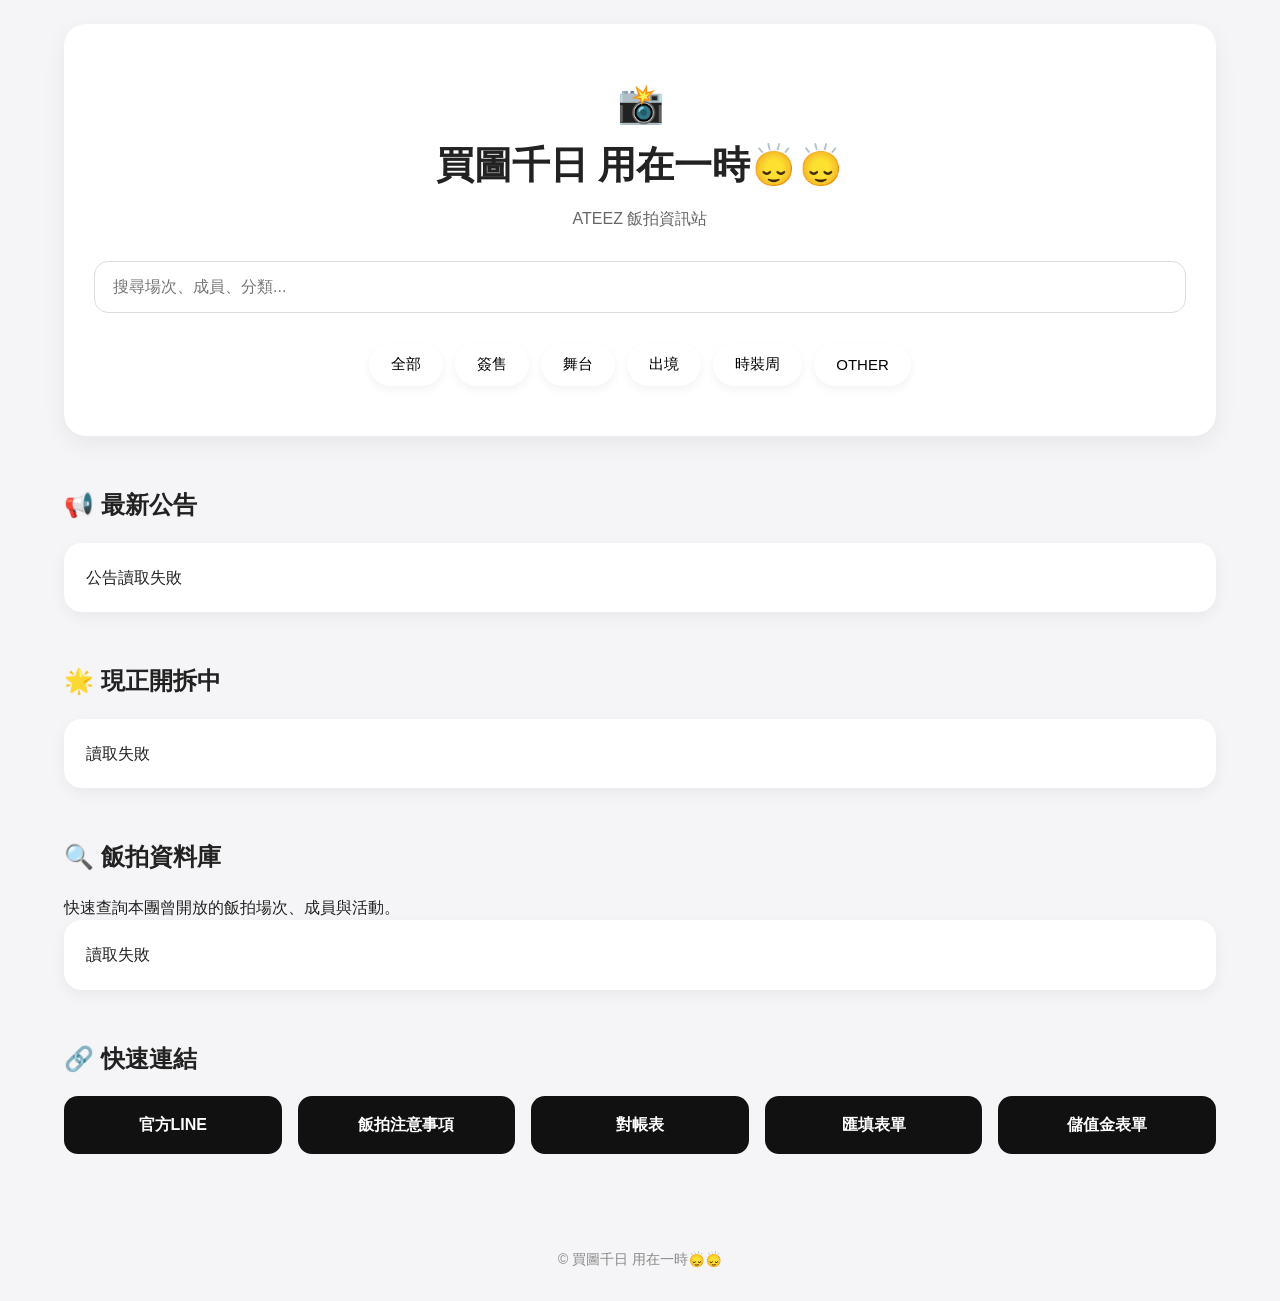
==== index.html @ 126c6f6b "Update index.html" ====
<!DOCTYPE html>
<html lang="zh-TW">

<head>

    <meta charset="UTF-8">
    <meta name="viewport" content="width=device-width, initial-scale=1.0">

    <title>買圖千日 用在一時🙂‍↕️🙂‍↕️｜ATEEZ飯拍資訊站</title>

    <link rel="stylesheet" href="style.css">

</head>

<body>

<div class="container">

    <!-- Hero -->

    <header class="hero">

        <h1>
            📸<br>
            買圖千日 用在一時🙂‍↕️🙂‍↕️
        </h1>

        <p>ATEEZ 飯拍資訊站</p>

        <div class="search-box">

            <input
                id="searchInput"
                type="text"
                placeholder="搜尋場次、成員、分類..."
            >

        </div>

        <div class="category">

            <button type="button" class="active" data-category="ALL">
                全部
            </button>

            <button type="button" data-category="簽售">
                簽售
            </button>

            <button type="button" data-category="舞台">
                舞台
            </button>

            <button type="button" data-category="出境">
                出境
            </button>

            <button type="button" data-category="時裝周">
                時裝周
            </button>

            <button type="button" data-category="OTHER">
                OTHER
            </button>

        </div>

    </header>

    <!-- 最新公告 -->

    <section class="section">

        <h2 class="section-title">
            📢 最新公告
        </h2>

        <div id="notice-list">

            <div class="card">
                載入公告中...
            </div>

        </div>

    </section>

    <!-- 現正開拆中 -->

    <section class="section">

        <h2 class="section-title">
            🌟 現正開拆中
        </h2>

        <div id="current-list">

            <div class="card">
                載入中...
            </div>

        </div>

    </section>

    <!-- 飯拍資料庫 -->

    <section class="section">

        <h2 class="section-title">
            🔍 飯拍資料庫
        </h2>

        <p class="section-desc">
            快速查詢本團曾開放的飯拍場次、成員與活動。
        </p>

        <div id="event-list">

            <div class="card">
                載入活動中...
            </div>

        </div>

    </section>

    <!-- 快速連結 -->

    <section class="section">

        <h2 class="section-title">
            🔗 快速連結
        </h2>

        <div class="links" id="link-list">

            <a class="link-btn">
                官方LINE
            </a>

            <a class="link-btn">
                飯拍注意事項
            </a>

            <a class="link-btn">
                對帳表
            </a>

            <a class="link-btn">
                匯填表單
            </a>

            <a class="link-btn">
                儲值金表單
            </a>

        </div>

    </section>

</div>

<!-- ❤️ 收藏（V3） -->
<div id="favorite-float" style="display:none;"></div>

<!-- 🛒 我的清單（V3） -->
<div id="cart-float" style="display:none;"></div>

<footer>

    © 買圖千日 用在一時🙂‍↕️🙂‍↕️

</footer>

<script src="script.js"></script>

</body>

</html>
---- style.css ----
/* ==========================
   買圖千日 用在一時🙂‍↕️🙂‍↕️
========================== */

*{
    margin:0;
    padding:0;
    box-sizing:border-box;
}

body{
    background:#f5f5f7;
    color:#222;
    font-family:-apple-system,BlinkMacSystemFont,"Segoe UI","Noto Sans TC",sans-serif;
    line-height:1.6;
}

.container{
    max-width:1200px;
    margin:auto;
    padding:24px;
}

/* ==========================
   Hero
========================== */

.hero{
    background:#fff;
    border-radius:22px;
    padding:50px 30px;
    text-align:center;
    box-shadow:0 8px 24px rgba(0,0,0,.06);
}

.hero h1{
    font-size:38px;
    margin-bottom:10px;
}

.hero p{
    color:#666;
    font-size:16px;
}

/* ==========================
   Search
========================== */

.search-box{
    margin-top:30px;
}

.search-box input{
    width:100%;
    padding:16px 18px;
    border-radius:14px;
    border:1px solid #ddd;
    font-size:16px;
    outline:none;
    transition:.2s;
}

.search-box input:focus{
    border-color:#111;
}

/* ==========================
   Category
========================== */

.category{
    display:flex;
    flex-wrap:wrap;
    justify-content:center;
    gap:12px;
    margin-top:30px;
}

.category button{
    border:none;
    background:white;
    border-radius:999px;
    padding:12px 22px;
    cursor:pointer;
    transition:.25s;
    font-size:15px;
    box-shadow:0 4px 10px rgba(0,0,0,.05);
}

.category button:hover{
    background:#111;
    color:white;
}

/* ==========================
   Section
========================== */

.section{
    margin-top:50px;
}

.section-title{
    font-size:24px;
    font-weight:700;
    margin-bottom:18px;
}

/* ==========================
   Card
========================== */

.card{
    background:#fff;
    border-radius:18px;
    padding:22px;
    margin-bottom:18px;
    box-shadow:0 5px 16px rgba(0,0,0,.05);
    transition:.25s;
}

.card:hover{
    transform:translateY(-3px);
}

/* ==========================
   Event Card
========================== */

.event-title{
    font-size:20px;
    font-weight:bold;
}

.member{
    color:#666;
    margin-top:6px;
}

.price{
    margin-top:15px;
    white-space:pre-line;
}

.badge{
    display:inline-block;
    margin-top:15px;
    padding:6px 14px;
    border-radius:999px;
    font-size:14px;
    font-weight:bold;
}

.success{
    background:#dff7e5;
    color:#0b8f44;
}

.warning{
    background:#fff4d6;
    color:#c68b00;
}

.danger{
    background:#ffe5e5;
    color:#d11a2a;
}

/* ==========================
   Links
========================== */

.links{
    display:grid;
    grid-template-columns:repeat(auto-fit,minmax(180px,1fr));
    gap:16px;
}

.link-btn{
    background:#111;
    color:white;
    text-decoration:none;
    height:58px;
    border-radius:14px;
    display:flex;
    justify-content:center;
    align-items:center;
    font-weight:700;
    transition:.2s;
}

.link-btn:hover{
    transform:translateY(-2px);
    background:#000;
}

/* ==========================
   Footer
========================== */

footer{
    margin:70px 0 30px;
    text-align:center;
    color:#888;
    font-size:14px;
}

/* ==========================
   Mobile
========================== */

@media(max-width:768px){

.hero{
    padding:35px 20px;
}

.hero h1{
    font-size:28px;
}

.section-title{
    font-size:20px;
}

.category{
    justify-content:flex-start;
}

.links{
    grid-template-columns:1fr;
}

}
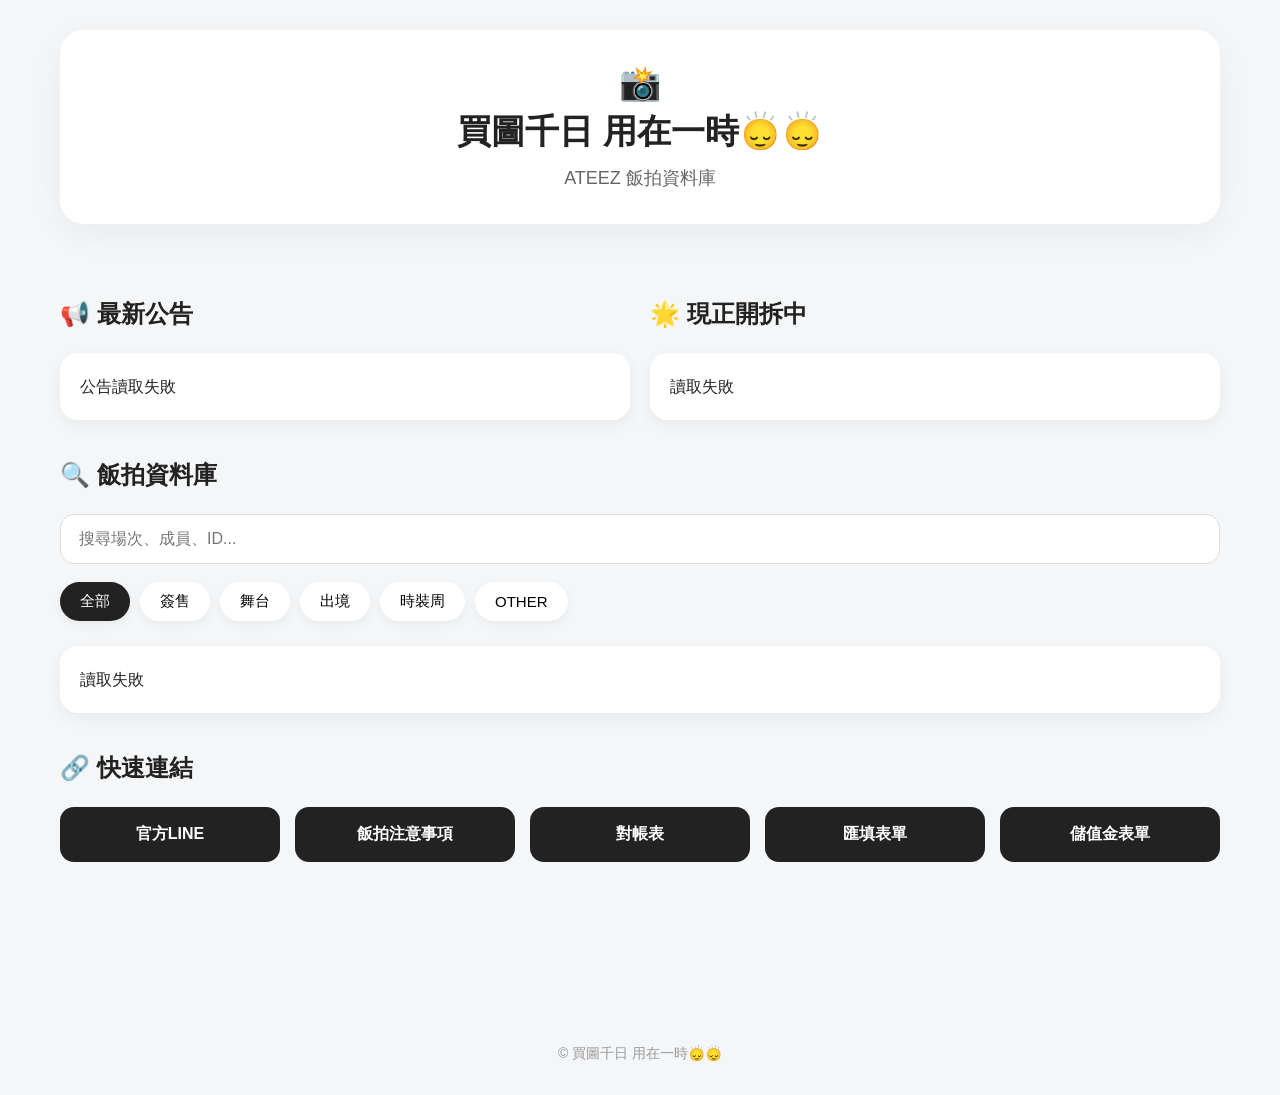
==== commit 383f2eda: "Update index.html" ====
--- a/index.html
+++ b/index.html
@@ -6,7 +6,7 @@
     <meta charset="UTF-8">
     <meta name="viewport" content="width=device-width, initial-scale=1.0">
 
-    <title>買圖千日 用在一時🙂‍↕️🙂‍↕️｜ATEEZ飯拍資訊站</title>
+    <title>買圖千日 用在一時🙂‍↕️🙂‍↕️｜ATEEZ飯拍資料庫</title>
 
     <link rel="stylesheet" href="style.css">
 
@@ -25,14 +25,66 @@
             買圖千日 用在一時🙂‍↕️🙂‍↕️
         </h1>
 
-        <p>ATEEZ 飯拍資訊站</p>
+        <p>ATEEZ 飯拍資料庫</p>
+
+    </header>
+
+    <!-- 公告 + 開拆 -->
+
+    <div class="info-grid">
+
+        <!-- 最新公告 -->
+
+        <section class="section">
+
+            <h2 class="section-title">
+                📢 最新公告
+            </h2>
+
+            <div id="notice-list">
+
+                <div class="card">
+                    載入公告中...
+                </div>
+
+            </div>
+
+        </section>
+
+        <!-- 現正開拆中 -->
+
+        <section class="section">
+
+            <h2 class="section-title">
+                🌟 現正開拆中
+            </h2>
+
+            <div id="current-list">
+
+                <div class="card">
+                    載入中...
+                </div>
+
+            </div>
+
+        </section>
+
+    </div>
+
+    <!-- 飯拍資料庫 -->
+
+    <section class="section">
+
+        <h2 class="section-title">
+            🔍 飯拍資料庫
+        </h2>
 
         <div class="search-box">
 
             <input
                 id="searchInput"
                 type="text"
-                placeholder="搜尋場次、成員、分類..."
+                placeholder="搜尋場次、成員、ID..."
             >
 
         </div>
@@ -65,60 +117,22 @@
 
         </div>
 
-    </header>
-
-    <!-- 最新公告 -->
-
-    <section class="section">
-
-        <h2 class="section-title">
-            📢 最新公告
-        </h2>
-
-        <div id="notice-list">
-
-            <div class="card">
-                載入公告中...
-            </div>
-
-        </div>
-
-    </section>
-
-    <!-- 現正開拆中 -->
-
-    <section class="section">
-
-        <h2 class="section-title">
-            🌟 現正開拆中
-        </h2>
-
-        <div id="current-list">
-
-            <div class="card">
-                載入中...
-            </div>
-
-        </div>
-
-    </section>
-
-    <!-- 飯拍資料庫 -->
-
-    <section class="section">
-
-        <h2 class="section-title">
-            🔍 飯拍資料庫
-        </h2>
-
-        <p class="section-desc">
-            快速查詢本團曾開放的飯拍場次、成員與活動。
-        </p>
-
         <div id="event-list">
 
-            <div class="card">
-                載入活動中...
+            <div class="empty-state">
+
+                <div class="icon">
+                    🔍
+                </div>
+
+                <h3>
+                    開始搜尋即可查看飯拍資料
+                </h3>
+
+                <p>
+                    可搜尋：場次、成員、ID、分類
+                </p>
+
             </div>
 
         </div>
@@ -135,25 +149,15 @@
 
         <div class="links" id="link-list">
 
-            <a class="link-btn">
-                官方LINE
-            </a>
+            <a class="link-btn">官方LINE</a>
 
-            <a class="link-btn">
-                飯拍注意事項
-            </a>
+            <a class="link-btn">飯拍注意事項</a>
 
-            <a class="link-btn">
-                對帳表
-            </a>
+            <a class="link-btn">對帳表</a>
 
-            <a class="link-btn">
-                匯填表單
-            </a>
+            <a class="link-btn">匯填表單</a>
 
-            <a class="link-btn">
-                儲值金表單
-            </a>
+            <a class="link-btn">儲值金表單</a>
 
         </div>
 
@@ -161,10 +165,10 @@
 
 </div>
 
-<!-- ❤️ 收藏（V3） -->
+<!-- 預留 -->
+
 <div id="favorite-float" style="display:none;"></div>
 
-<!-- 🛒 我的清單（V3） -->
 <div id="cart-float" style="display:none;"></div>
 
 <footer>
--- a/style.css
+++ b/style.css
@@ -1,7 +1,3 @@
-/* ==========================
-   買圖千日 用在一時🙂‍↕️🙂‍↕️
-========================== */
-
 *{
     margin:0;
     padding:0;
@@ -9,96 +5,40 @@
 }
 
 body{
-    background:#f5f5f7;
+    background:#f5f6f8;
     color:#222;
-    font-family:-apple-system,BlinkMacSystemFont,"Segoe UI","Noto Sans TC",sans-serif;
-    line-height:1.6;
+    font-family:-apple-system,BlinkMacSystemFont,"Segoe UI",sans-serif;
+    line-height:1.7;
 }
 
 .container{
     max-width:1200px;
     margin:auto;
-    padding:24px;
-}
-
-/* ==========================
-   Hero
-========================== */
+    padding:30px 20px 80px;
+}
 
 .hero{
     background:#fff;
-    border-radius:22px;
-    padding:50px 30px;
+    border-radius:24px;
+    padding:30px;
     text-align:center;
-    box-shadow:0 8px 24px rgba(0,0,0,.06);
+    box-shadow:0 10px 35px rgba(0,0,0,.05);
+    margin-bottom:35px;
 }
 
 .hero h1{
-    font-size:38px;
-    margin-bottom:10px;
+    font-size:34px;
+    line-height:1.4;
+    margin-bottom:8px;
 }
 
 .hero p{
     color:#666;
-    font-size:16px;
-}
-
-/* ==========================
-   Search
-========================== */
-
-.search-box{
-    margin-top:30px;
-}
-
-.search-box input{
-    width:100%;
-    padding:16px 18px;
-    border-radius:14px;
-    border:1px solid #ddd;
-    font-size:16px;
-    outline:none;
-    transition:.2s;
-}
-
-.search-box input:focus{
-    border-color:#111;
-}
-
-/* ==========================
-   Category
-========================== */
-
-.category{
-    display:flex;
-    flex-wrap:wrap;
-    justify-content:center;
-    gap:12px;
-    margin-top:30px;
-}
-
-.category button{
-    border:none;
-    background:white;
-    border-radius:999px;
-    padding:12px 22px;
-    cursor:pointer;
-    transition:.25s;
-    font-size:15px;
-    box-shadow:0 4px 10px rgba(0,0,0,.05);
-}
-
-.category button:hover{
-    background:#111;
-    color:white;
-}
-
-/* ==========================
-   Section
-========================== */
+    font-size:18px;
+}
 
 .section{
-    margin-top:50px;
+    margin-top:35px;
 }
 
 .section-title{
@@ -107,129 +47,328 @@
     margin-bottom:18px;
 }
 
-/* ==========================
-   Card
-========================== */
+.section-desc{
+    color:#888;
+    margin-bottom:18px;
+}
+
+.info-grid{
+    display:grid;
+    grid-template-columns:1fr 1fr;
+    gap:20px;
+}
 
 .card{
     background:#fff;
     border-radius:18px;
-    padding:22px;
-    margin-bottom:18px;
-    box-shadow:0 5px 16px rgba(0,0,0,.05);
-    transition:.25s;
-}
-
-.card:hover{
-    transform:translateY(-3px);
-}
-
-/* ==========================
-   Event Card
-========================== */
+    padding:20px;
+    box-shadow:0 6px 18px rgba(0,0,0,.05);
+}
 
 .event-title{
     font-size:20px;
-    font-weight:bold;
+    font-weight:700;
+    margin-bottom:12px;
 }
 
 .member{
     color:#666;
-    margin-top:6px;
+    margin-top:8px;
 }
 
 .price{
+    margin-top:16px;
+    padding-top:16px;
+    border-top:1px solid #eee;
+    line-height:1.9;
+    font-weight:600;
+}
+
+.note{
+    margin-top:16px;
+    color:#888;
+    font-size:14px;
+}
+
+.search-box{
+    margin:18px 0;
+}
+
+.search-box input{
+    width:100%;
+    padding:15px 18px;
+    border:1px solid #ddd;
+    border-radius:14px;
+    font-size:16px;
+    transition:.2s;
+}
+
+.search-box input:focus{
+    outline:none;
+    border-color:#222;
+}
+
+.category{
+    display:flex;
+    flex-wrap:wrap;
+    gap:10px;
     margin-top:15px;
-    white-space:pre-line;
-}
-
-.badge{
-    display:inline-block;
-    margin-top:15px;
-    padding:6px 14px;
+}
+
+.category button{
+    border:none;
+    background:#fff;
     border-radius:999px;
-    font-size:14px;
-    font-weight:bold;
-}
-
-.success{
-    background:#dff7e5;
-    color:#0b8f44;
-}
-
-.warning{
-    background:#fff4d6;
-    color:#c68b00;
-}
-
-.danger{
-    background:#ffe5e5;
-    color:#d11a2a;
-}
-
-/* ==========================
-   Links
-========================== */
-
+    padding:10px 20px;
+    cursor:pointer;
+    font-size:15px;
+    transition:.2s;
+    box-shadow:0 4px 12px rgba(0,0,0,.05);
+}
+
+.category button:hover{
+    transform:translateY(-2px);
+}
+
+.category button.active{
+    background:#222;
+    color:#fff;
+}
+
+#event-list{
+    margin-top:25px;
+}
+
+.empty-state{
+    text-align:center;
+    padding:70px 20px;
+    color:#888;
+}
+
+.empty-state .icon{
+    font-size:42px;
+    margin-bottom:15px;
+}
+
+.empty-state h3{
+    margin-bottom:10px;
+}
+
+.empty-state p{
+    color:#999;
+}
 .links{
+
     display:grid;
     grid-template-columns:repeat(auto-fit,minmax(180px,1fr));
-    gap:16px;
+    gap:15px;
+
 }
 
 .link-btn{
-    background:#111;
-    color:white;
-    text-decoration:none;
-    height:58px;
-    border-radius:14px;
+
     display:flex;
     justify-content:center;
     align-items:center;
-    font-weight:700;
+
+    height:55px;
+
+    background:#222;
+    color:#fff;
+
+    text-decoration:none;
+
+    border-radius:14px;
+
+    font-weight:600;
+
     transition:.2s;
+
 }
 
 .link-btn:hover{
+
     transform:translateY(-2px);
-    background:#000;
-}
-
-/* ==========================
-   Footer
-========================== */
+
+}
+
+#notice-list,
+#current-list{
+
+    display:grid;
+    gap:15px;
+
+}
+
+#favorite-float{
+
+    position:fixed;
+
+    right:25px;
+    bottom:95px;
+
+    width:58px;
+    height:58px;
+
+    border-radius:50%;
+
+    background:#ff5d8f;
+
+    color:#fff;
+
+    display:flex;
+    justify-content:center;
+    align-items:center;
+
+    font-size:24px;
+
+    box-shadow:0 8px 20px rgba(0,0,0,.15);
+
+    cursor:pointer;
+
+    z-index:999;
+
+}
+
+#cart-float{
+
+    position:fixed;
+
+    right:25px;
+    bottom:25px;
+
+    width:58px;
+    height:58px;
+
+    border-radius:50%;
+
+    background:#222;
+
+    color:#fff;
+
+    display:flex;
+    justify-content:center;
+    align-items:center;
+
+    font-size:22px;
+
+    box-shadow:0 8px 20px rgba(0,0,0,.15);
+
+    cursor:pointer;
+
+    z-index:999;
+
+}
 
 footer{
-    margin:70px 0 30px;
+
+    margin-top:70px;
+    padding:30px 0;
+
     text-align:center;
-    color:#888;
+
+    color:#999;
+
     font-size:14px;
-}
-
-/* ==========================
-   Mobile
-========================== */
-
-@media(max-width:768px){
-
-.hero{
-    padding:35px 20px;
-}
-
-.hero h1{
-    font-size:28px;
-}
-
-.section-title{
-    font-size:20px;
-}
-
-.category{
-    justify-content:flex-start;
-}
-
-.links{
-    grid-template-columns:1fr;
-}
-
-}
+
+}
+
+@media (min-width:900px){
+
+    .info-grid{
+
+        display:grid;
+        grid-template-columns:1fr 1fr;
+        gap:20px;
+
+    }
+
+}
+
+@media (max-width:899px){
+
+    .info-grid{
+
+        display:block;
+
+    }
+
+}
+
+@media (max-width:768px){
+
+    .container{
+
+        padding:20px 15px 80px;
+
+    }
+
+    .hero{
+
+        padding:25px 20px;
+
+    }
+
+    .hero h1{
+
+        font-size:28px;
+
+    }
+
+    .hero p{
+
+        font-size:16px;
+
+    }
+
+    .section-title{
+
+        font-size:20px;
+
+    }
+
+    .card{
+
+        padding:18px;
+
+    }
+
+    .event-title{
+
+        font-size:18px;
+
+    }
+
+    .category{
+
+        justify-content:flex-start;
+
+    }
+
+    .links{
+
+        grid-template-columns:1fr;
+
+    }
+
+    #favorite-float{
+
+        right:18px;
+        bottom:88px;
+
+        width:54px;
+        height:54px;
+
+    }
+
+    #cart-float{
+
+        right:18px;
+        bottom:18px;
+
+        width:54px;
+        height:54px;
+
+    }
+
+}
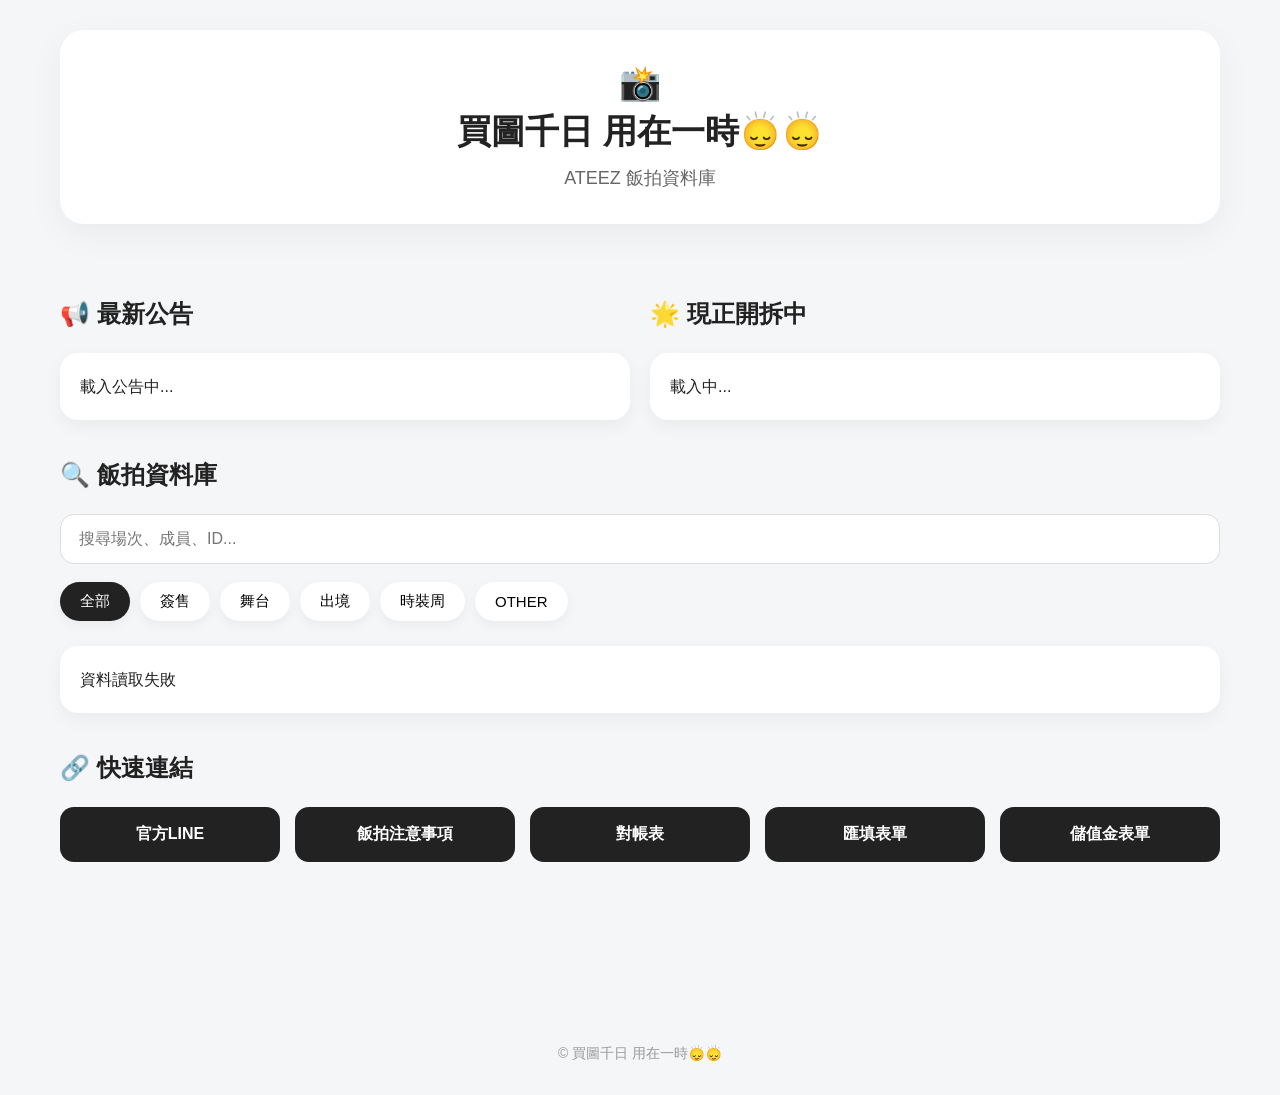
==== commit fad216dc: "Update index.html" ====
--- a/index.html
+++ b/index.html
@@ -91,27 +91,40 @@
 
         <div class="category">
 
-            <button type="button" class="active" data-category="ALL">
+            <button
+                type="button"
+                class="active"
+                data-category="">
                 全部
             </button>
 
-            <button type="button" data-category="簽售">
+            <button
+                type="button"
+                data-category="簽售">
                 簽售
             </button>
 
-            <button type="button" data-category="舞台">
+            <button
+                type="button"
+                data-category="舞台">
                 舞台
             </button>
 
-            <button type="button" data-category="出境">
+            <button
+                type="button"
+                data-category="出境">
                 出境
             </button>
 
-            <button type="button" data-category="時裝周">
+            <button
+                type="button"
+                data-category="時裝周">
                 時裝周
             </button>
 
-            <button type="button" data-category="OTHER">
+            <button
+                type="button"
+                data-category="OTHER">
                 OTHER
             </button>
 
@@ -126,7 +139,7 @@
                 </div>
 
                 <h3>
-                    開始搜尋即可查看飯拍資料
+                    開始搜尋或選擇分類即可查看飯拍資料
                 </h3>
 
                 <p>
@@ -147,17 +160,29 @@
             🔗 快速連結
         </h2>
 
-        <div class="links" id="link-list">
-
-            <a class="link-btn">官方LINE</a>
-
-            <a class="link-btn">飯拍注意事項</a>
-
-            <a class="link-btn">對帳表</a>
-
-            <a class="link-btn">匯填表單</a>
-
-            <a class="link-btn">儲值金表單</a>
+        <div
+            class="links"
+            id="link-list">
+
+            <a class="link-btn">
+                官方LINE
+            </a>
+
+            <a class="link-btn">
+                飯拍注意事項
+            </a>
+
+            <a class="link-btn">
+                對帳表
+            </a>
+
+            <a class="link-btn">
+                匯填表單
+            </a>
+
+            <a class="link-btn">
+                儲值金表單
+            </a>
 
         </div>
 
@@ -165,11 +190,19 @@
 
 </div>
 
-<!-- 預留 -->
-
-<div id="favorite-float" style="display:none;"></div>
-
-<div id="cart-float" style="display:none;"></div>
+<!-- 預留：收藏 -->
+
+<div
+    id="favorite-float"
+    style="display:none;">
+</div>
+
+<!-- 預留：我的喊單 -->
+
+<div
+    id="cart-float"
+    style="display:none;">
+</div>
 
 <footer>
 
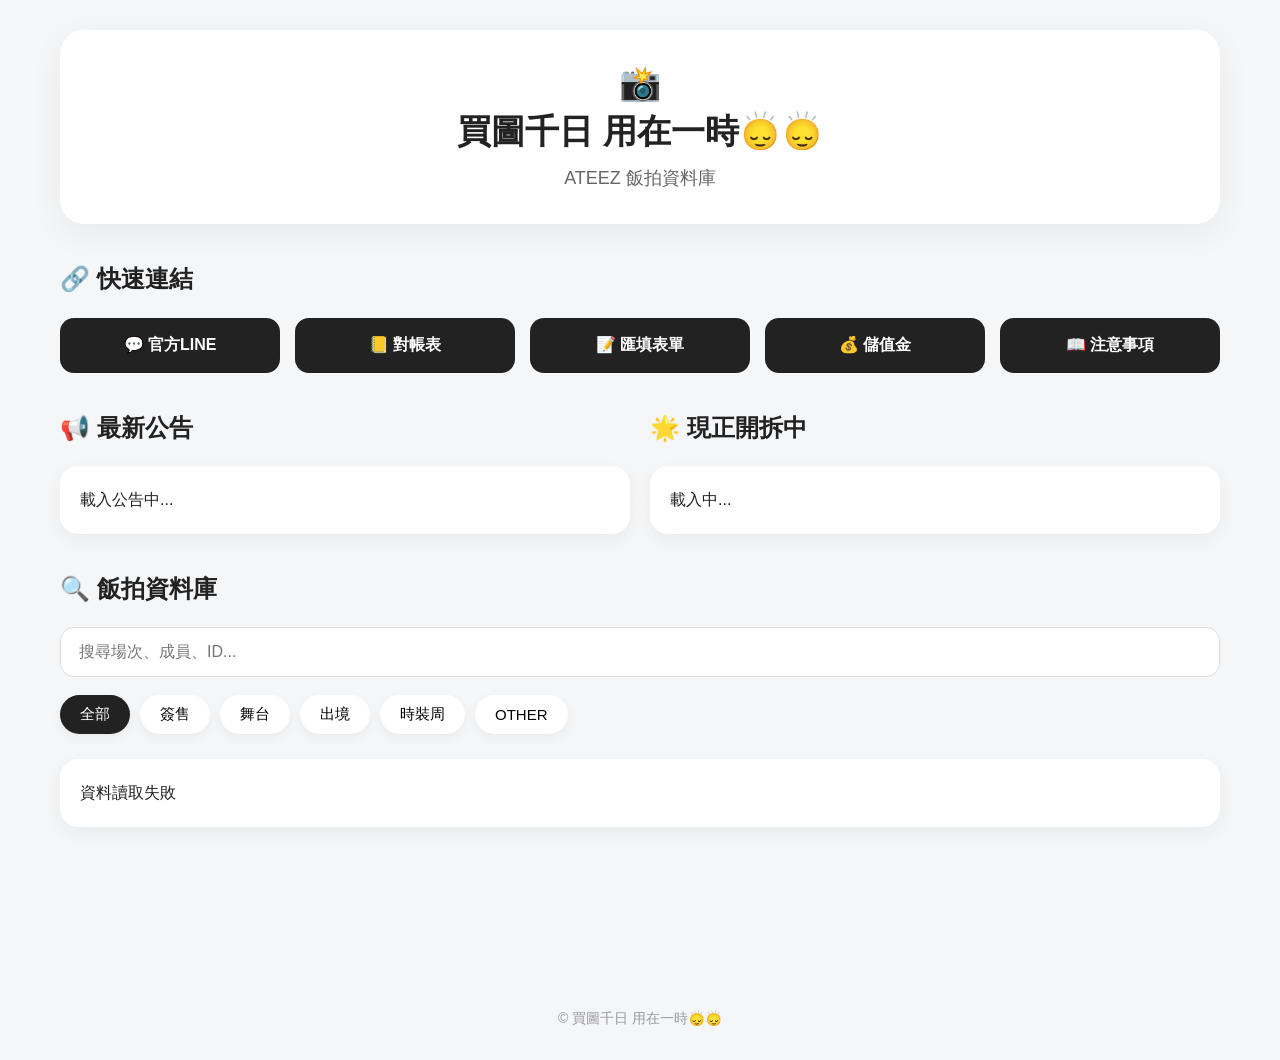
==== commit f003f882: "Update index.html" ====
--- a/index.html
+++ b/index.html
@@ -29,11 +29,33 @@
 
     </header>
 
+    <!-- 快速連結 -->
+
+    <section class="section">
+
+        <h2 class="section-title">
+            🔗 快速連結
+        </h2>
+
+        <div class="links" id="link-list">
+
+            <a class="link-btn">💬 官方LINE</a>
+
+            <a class="link-btn">📒 對帳表</a>
+
+            <a class="link-btn">📝 匯填表單</a>
+
+            <a class="link-btn">💰 儲值金</a>
+
+            <a class="link-btn">📖 注意事項</a>
+
+        </div>
+
+    </section>
+
     <!-- 公告 + 開拆 -->
 
     <div class="info-grid">
-
-        <!-- 最新公告 -->
 
         <section class="section">
 
@@ -44,14 +66,14 @@
             <div id="notice-list">
 
                 <div class="card">
+
                     載入公告中...
+
                 </div>
 
             </div>
 
         </section>
-
-        <!-- 現正開拆中 -->
 
         <section class="section">
 
@@ -62,7 +84,9 @@
             <div id="current-list">
 
                 <div class="card">
+
                     載入中...
+
                 </div>
 
             </div>
@@ -92,38 +116,32 @@
         <div class="category">
 
             <button
-                type="button"
                 class="active"
                 data-category="">
                 全部
             </button>
 
             <button
-                type="button"
                 data-category="簽售">
                 簽售
             </button>
 
             <button
-                type="button"
                 data-category="舞台">
                 舞台
             </button>
 
             <button
-                type="button"
                 data-category="出境">
                 出境
             </button>
 
             <button
-                type="button"
                 data-category="時裝周">
                 時裝周
             </button>
 
             <button
-                type="button"
                 data-category="OTHER">
                 OTHER
             </button>
@@ -152,57 +170,13 @@
 
     </section>
 
-    <!-- 快速連結 -->
-
-    <section class="section">
-
-        <h2 class="section-title">
-            🔗 快速連結
-        </h2>
-
-        <div
-            class="links"
-            id="link-list">
-
-            <a class="link-btn">
-                官方LINE
-            </a>
-
-            <a class="link-btn">
-                飯拍注意事項
-            </a>
-
-            <a class="link-btn">
-                對帳表
-            </a>
-
-            <a class="link-btn">
-                匯填表單
-            </a>
-
-            <a class="link-btn">
-                儲值金表單
-            </a>
-
-        </div>
-
-    </section>
-
 </div>
 
-<!-- 預留：收藏 -->
+<!-- 之後功能 -->
 
-<div
-    id="favorite-float"
-    style="display:none;">
-</div>
+<div id="favorite-float" style="display:none;"></div>
 
-<!-- 預留：我的喊單 -->
-
-<div
-    id="cart-float"
-    style="display:none;">
-</div>
+<div id="cart-float" style="display:none;"></div>
 
 <footer>
 
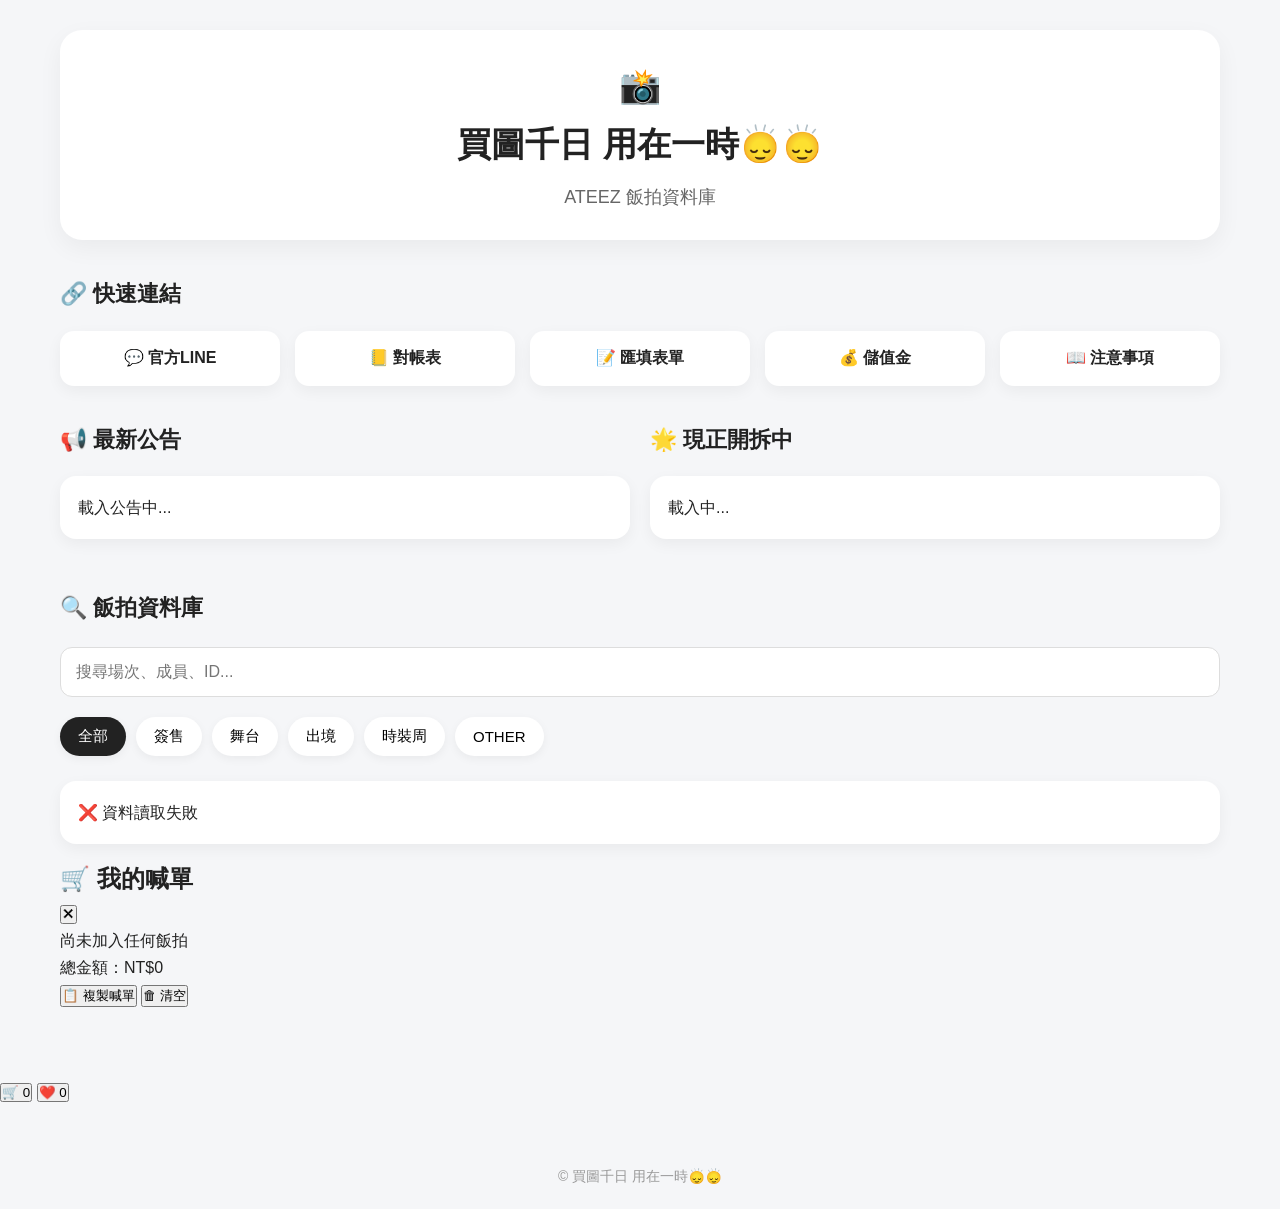
==== commit 80f5276e: "Update index.html" ====
--- a/index.html
+++ b/index.html
@@ -53,7 +53,7 @@
 
     </section>
 
-    <!-- 公告 + 開拆 -->
+    <!-- 公告 + 現正開拆 -->
 
     <div class="info-grid">
 
@@ -115,34 +115,27 @@
 
         <div class="category">
 
-            <button
-                class="active"
-                data-category="">
+            <button class="active" data-category="">
                 全部
             </button>
 
-            <button
-                data-category="簽售">
+            <button data-category="簽售">
                 簽售
             </button>
 
-            <button
-                data-category="舞台">
+            <button data-category="舞台">
                 舞台
             </button>
 
-            <button
-                data-category="出境">
+            <button data-category="出境">
                 出境
             </button>
 
-            <button
-                data-category="時裝周">
+            <button data-category="時裝周">
                 時裝周
             </button>
 
-            <button
-                data-category="OTHER">
+            <button data-category="OTHER">
                 OTHER
             </button>
 
@@ -169,14 +162,95 @@
         </div>
 
     </section>
+        <!-- =========================
+         我的喊單（側邊欄）
+    ========================== -->
+
+    <aside id="cart-panel" class="cart-panel">
+
+        <div class="cart-header">
+
+            <h2>🛒 我的喊單</h2>
+
+            <button id="close-cart" type="button">
+                ✕
+            </button>
+
+        </div>
+
+        <div id="cart-items" class="cart-items">
+
+            <div class="empty-cart">
+
+                尚未加入任何飯拍
+
+            </div>
+
+        </div>
+
+        <div class="cart-footer">
+
+            <div id="cart-total">
+
+                總金額：NT$0
+
+            </div>
+
+            <div class="cart-actions">
+
+                <button id="copy-cart" type="button">
+
+                    📋 複製喊單
+
+                </button>
+
+                <button id="clear-cart" type="button">
+
+                    🗑 清空
+
+                </button>
+
+            </div>
+
+        </div>
+
+    </aside>
 
 </div>
 
-<!-- 之後功能 -->
-
-<div id="favorite-float" style="display:none;"></div>
-
-<div id="cart-float" style="display:none;"></div>
+<!-- =========================
+     右下角浮動按鈕
+========================== -->
+
+<button
+    id="cart-fab"
+    class="floating-btn"
+    type="button">
+
+    🛒
+
+    <span id="cart-count">
+
+        0
+
+    </span>
+
+</button>
+
+<button
+    id="favorite-fab"
+    class="floating-btn favorite"
+    type="button">
+
+    ❤️
+
+    <span id="favorite-count">
+
+        0
+
+    </span>
+
+</button>
 
 <footer>
 
--- a/style.css
+++ b/style.css
@@ -1,3 +1,7 @@
+/* =========================
+   Reset
+========================= */
+
 *{
     margin:0;
     padding:0;
@@ -14,21 +18,23 @@
 .container{
     max-width:1200px;
     margin:auto;
-    padding:30px 20px 80px;
-}
+    padding:30px 20px 70px;
+}
+
+/* =========================
+   Hero
+========================= */
 
 .hero{
     background:#fff;
-    border-radius:24px;
-    padding:30px;
+    border-radius:22px;
+    padding:28px;
     text-align:center;
-    box-shadow:0 10px 35px rgba(0,0,0,.05);
-    margin-bottom:35px;
+    box-shadow:0 8px 25px rgba(0,0,0,.05);
 }
 
 .hero h1{
     font-size:34px;
-    line-height:1.4;
     margin-bottom:8px;
 }
 
@@ -37,93 +43,104 @@
     font-size:18px;
 }
 
+/* =========================
+   Section
+========================= */
+
 .section{
     margin-top:35px;
 }
 
 .section-title{
-    font-size:24px;
+    font-size:22px;
     font-weight:700;
     margin-bottom:18px;
 }
 
-.section-desc{
-    color:#888;
-    margin-bottom:18px;
-}
+/* =========================
+   公告 + 開拆
+========================= */
 
 .info-grid{
     display:grid;
-    grid-template-columns:1fr 1fr;
+    grid-template-columns:repeat(2,1fr);
     gap:20px;
 }
+
+/* =========================
+   Card
+========================= */
 
 .card{
     background:#fff;
-    border-radius:18px;
-    padding:20px;
-    box-shadow:0 6px 18px rgba(0,0,0,.05);
+    border-radius:16px;
+    padding:18px;
+    margin-bottom:15px;
+    box-shadow:0 5px 15px rgba(0,0,0,.05);
 }
 
 .event-title{
-    font-size:20px;
+    font-size:19px;
     font-weight:700;
-    margin-bottom:12px;
 }
 
 .member{
+    margin-top:10px;
     color:#666;
-    margin-top:8px;
 }
 
 .price{
-    margin-top:16px;
-    padding-top:16px;
-    border-top:1px solid #eee;
-    line-height:1.9;
+    margin-top:15px;
+    line-height:1.8;
     font-weight:600;
 }
 
 .note{
-    margin-top:16px;
+    margin-top:15px;
     color:#888;
     font-size:14px;
 }
 
+/* =========================
+   搜尋
+========================= */
+
 .search-box{
-    margin:18px 0;
+    margin:20px 0;
 }
 
 .search-box input{
     width:100%;
-    padding:15px 18px;
+    padding:15px;
     border:1px solid #ddd;
-    border-radius:14px;
+    border-radius:12px;
     font-size:16px;
-    transition:.2s;
 }
 
 .search-box input:focus{
     outline:none;
     border-color:#222;
 }
+
+/* =========================
+   分類
+========================= */
 
 .category{
     display:flex;
     flex-wrap:wrap;
     gap:10px;
-    margin-top:15px;
 }
 
 .category button{
     border:none;
     background:#fff;
+    padding:10px 18px;
     border-radius:999px;
-    padding:10px 20px;
     cursor:pointer;
     font-size:15px;
     transition:.2s;
-    box-shadow:0 4px 12px rgba(0,0,0,.05);
+    box-shadow:0 3px 10px rgba(0,0,0,.05);
 }
 
 .category button:hover{
@@ -135,9 +152,9 @@
     color:#fff;
 }
 
-#event-list{
-    margin-top:25px;
-}
+/* =========================
+   Empty
+========================= */
 
 .empty-state{
     text-align:center;
@@ -146,7 +163,7 @@
 }
 
 .empty-state .icon{
-    font-size:42px;
+    font-size:40px;
     margin-bottom:15px;
 }
 
@@ -157,218 +174,152 @@
 .empty-state p{
     color:#999;
 }
+/* =========================
+   快速連結
+========================= */
+
 .links{
-
     display:grid;
     grid-template-columns:repeat(auto-fit,minmax(180px,1fr));
     gap:15px;
-
 }
 
 .link-btn{
-
     display:flex;
     justify-content:center;
     align-items:center;
-
     height:55px;
-
+    background:#fff;
+    color:#222;
+    text-decoration:none;
+    border-radius:14px;
+    font-weight:600;
+    box-shadow:0 5px 15px rgba(0,0,0,.05);
+    transition:.2s;
+}
+
+.link-btn:hover{
+    transform:translateY(-2px);
     background:#222;
     color:#fff;
-
-    text-decoration:none;
-
-    border-radius:14px;
-
-    font-weight:600;
-
-    transition:.2s;
-
-}
-
-.link-btn:hover{
-
-    transform:translateY(-2px);
-
-}
+}
+
+/* =========================
+   公告、開拆列表
+========================= */
 
 #notice-list,
 #current-list{
-
-    display:grid;
+    display:flex;
+    flex-direction:column;
     gap:15px;
-
-}
-
-#favorite-float{
-
-    position:fixed;
-
-    right:25px;
-    bottom:95px;
-
-    width:58px;
-    height:58px;
-
-    border-radius:50%;
-
-    background:#ff5d8f;
-
-    color:#fff;
-
-    display:flex;
-    justify-content:center;
-    align-items:center;
-
-    font-size:24px;
-
-    box-shadow:0 8px 20px rgba(0,0,0,.15);
-
-    cursor:pointer;
-
-    z-index:999;
-
-}
-
+}
+
+#event-list{
+    margin-top:25px;
+}
+
+/* =========================
+   預留：收藏、喊單
+========================= */
+
+#favorite-float,
 #cart-float{
-
-    position:fixed;
-
-    right:25px;
-    bottom:25px;
-
-    width:58px;
-    height:58px;
-
-    border-radius:50%;
-
-    background:#222;
-
-    color:#fff;
-
-    display:flex;
-    justify-content:center;
-    align-items:center;
-
-    font-size:22px;
-
-    box-shadow:0 8px 20px rgba(0,0,0,.15);
-
-    cursor:pointer;
-
-    z-index:999;
-
-}
+    display:none;
+}
+
+/* =========================
+   Footer
+========================= */
 
 footer{
-
-    margin-top:70px;
-    padding:30px 0;
-
+    margin:60px 0 20px;
     text-align:center;
-
     color:#999;
-
     font-size:14px;
-
-}
-
-@media (min-width:900px){
+}
+
+/* =========================
+   Tablet
+========================= */
+
+@media (max-width:992px){
+
+    .container{
+        padding:20px;
+    }
 
     .info-grid{
-
-        display:grid;
-        grid-template-columns:1fr 1fr;
-        gap:20px;
-
-    }
-
-}
-
-@media (max-width:899px){
-
-    .info-grid{
-
-        display:block;
-
-    }
-
-}
+        grid-template-columns:1fr;
+    }
+
+}
+
+/* =========================
+   Mobile
+========================= */
 
 @media (max-width:768px){
 
+    .hero{
+        padding:24px 18px;
+    }
+
+    .hero h1{
+        font-size:28px;
+    }
+
+    .hero p{
+        font-size:16px;
+    }
+
+    .section-title{
+        font-size:20px;
+    }
+
+    .card{
+        padding:16px;
+    }
+
+    .event-title{
+        font-size:18px;
+    }
+
+    .search-box input{
+        font-size:15px;
+    }
+
+    .category{
+        gap:8px;
+    }
+
+    .category button{
+        padding:9px 15px;
+        font-size:14px;
+    }
+
+    .links{
+        grid-template-columns:repeat(2,1fr);
+    }
+
+}
+
+@media (max-width:480px){
+
     .container{
-
-        padding:20px 15px 80px;
-
-    }
-
-    .hero{
-
-        padding:25px 20px;
-
+        padding:16px;
     }
 
     .hero h1{
-
-        font-size:28px;
-
-    }
-
-    .hero p{
-
-        font-size:16px;
-
-    }
-
-    .section-title{
-
-        font-size:20px;
-
-    }
-
-    .card{
-
-        padding:18px;
-
-    }
-
-    .event-title{
-
-        font-size:18px;
-
-    }
-
-    .category{
-
-        justify-content:flex-start;
-
+        font-size:24px;
     }
 
     .links{
-
         grid-template-columns:1fr;
-
-    }
-
-    #favorite-float{
-
-        right:18px;
-        bottom:88px;
-
-        width:54px;
-        height:54px;
-
-    }
-
-    #cart-float{
-
-        right:18px;
-        bottom:18px;
-
-        width:54px;
-        height:54px;
-
-    }
-
-}
+    }
+
+    .link-btn{
+        height:50px;
+    }
+
+}
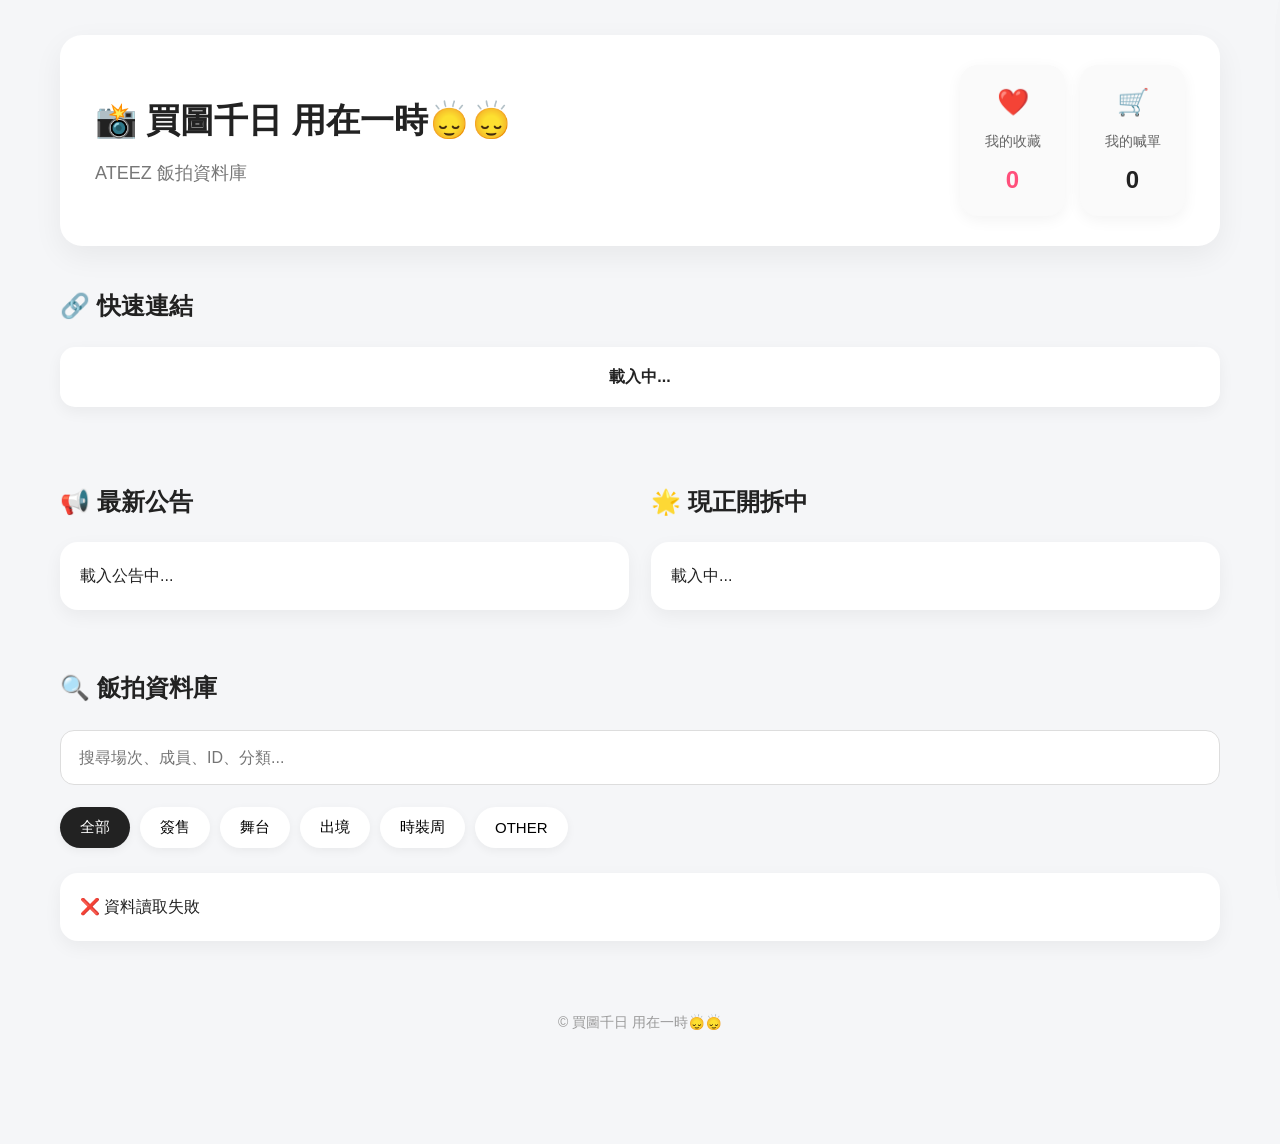
==== commit 8416074f: "Update index.html" ====
--- a/index.html
+++ b/index.html
@@ -4,9 +4,13 @@
 <head>
 
     <meta charset="UTF-8">
-    <meta name="viewport" content="width=device-width, initial-scale=1.0">
-
-    <title>買圖千日 用在一時🙂‍↕️🙂‍↕️｜ATEEZ飯拍資料庫</title>
+
+    <meta name="viewport"
+          content="width=device-width, initial-scale=1.0">
+
+    <title>
+        買圖千日 用在一時🙂‍↕️🙂‍↕️｜ATEEZ 飯拍資料庫
+    </title>
 
     <link rel="stylesheet" href="style.css">
 
@@ -16,51 +20,114 @@
 
 <div class="container">
 
-    <!-- Hero -->
+    <!-- =========================
+         Hero
+    ========================== -->
 
     <header class="hero">
 
-        <h1>
-            📸<br>
-            買圖千日 用在一時🙂‍↕️🙂‍↕️
-        </h1>
-
-        <p>ATEEZ 飯拍資料庫</p>
+        <div class="hero-left">
+
+            <h1 class="hero-title">
+
+                📸 買圖千日 用在一時🙂‍↕️🙂‍↕️
+
+            </h1>
+
+            <p class="hero-sub">
+
+                ATEEZ 飯拍資料庫
+
+            </p>
+
+        </div>
+
+        <div class="hero-actions">
+
+            <div
+                id="favorite-open"
+                class="hero-card favorite-card">
+
+                <div class="icon">
+                    ❤️
+                </div>
+
+                <div class="label">
+                    我的收藏
+                </div>
+
+                <div
+                    id="favorite-count"
+                    class="count">
+
+                    0
+
+                </div>
+
+            </div>
+
+            <div
+                id="cart-open"
+                class="hero-card cart-card">
+
+                <div class="icon">
+                    🛒
+                </div>
+
+                <div class="label">
+                    我的喊單
+                </div>
+
+                <div
+                    id="cart-count"
+                    class="count">
+
+                    0
+
+                </div>
+
+            </div>
+
+        </div>
 
     </header>
 
-    <!-- 快速連結 -->
+    <!-- =========================
+         快速連結
+    ========================== -->
 
     <section class="section">
 
         <h2 class="section-title">
+
             🔗 快速連結
+
         </h2>
 
-        <div class="links" id="link-list">
-
-            <a class="link-btn">💬 官方LINE</a>
-
-            <a class="link-btn">📒 對帳表</a>
-
-            <a class="link-btn">📝 匯填表單</a>
-
-            <a class="link-btn">💰 儲值金</a>
-
-            <a class="link-btn">📖 注意事項</a>
+        <div
+            id="link-list"
+            class="links">
+
+            <a class="link-btn">
+                載入中...
+            </a>
 
         </div>
 
     </section>
 
-    <!-- 公告 + 現正開拆 -->
+    <!-- =========================
+         公告 + 現正開拆
+    ========================== -->
 
     <div class="info-grid">
 
         <section class="section">
 
             <h2 class="section-title">
+
                 📢 最新公告
+
             </h2>
 
             <div id="notice-list">
@@ -78,7 +145,9 @@
         <section class="section">
 
             <h2 class="section-title">
+
                 🌟 現正開拆中
+
             </h2>
 
             <div id="current-list">
@@ -94,13 +163,16 @@
         </section>
 
     </div>
-
-    <!-- 飯拍資料庫 -->
+        <!-- =========================
+         飯拍資料庫
+    ========================== -->
 
     <section class="section">
 
         <h2 class="section-title">
+
             🔍 飯拍資料庫
+
         </h2>
 
         <div class="search-box">
@@ -108,14 +180,16 @@
             <input
                 id="searchInput"
                 type="text"
-                placeholder="搜尋場次、成員、ID..."
+                placeholder="搜尋場次、成員、ID、分類..."
             >
 
         </div>
 
         <div class="category">
 
-            <button class="active" data-category="">
+            <button
+                class="active"
+                data-category="">
                 全部
             </button>
 
@@ -150,11 +224,15 @@
                 </div>
 
                 <h3>
-                    開始搜尋或選擇分類即可查看飯拍資料
+
+                    開始搜尋即可查看飯拍資料
+
                 </h3>
 
                 <p>
+
                     可搜尋：場次、成員、ID、分類
+
                 </p>
 
             </div>
@@ -162,23 +240,74 @@
         </div>
 
     </section>
+
+    <!-- =========================
+         我的收藏側邊欄
+    ========================== -->
+
+    <aside
+        id="favorite-panel"
+        class="favorite-panel">
+
+        <div class="cart-header">
+
+            <h2>
+
+                ❤️ 我的收藏
+
+            </h2>
+
+            <button
+                id="close-favorite">
+
+                ✕
+
+            </button>
+
+        </div>
+
+        <div
+            id="favorite-items"
+            class="cart-items">
+
+            <div class="empty-cart">
+
+                尚未收藏任何飯拍
+
+            </div>
+
+        </div>
+
+    </aside>
         <!-- =========================
-         我的喊單（側邊欄）
-    ========================== -->
-
-    <aside id="cart-panel" class="cart-panel">
+         我的喊單側邊欄
+    ========================== -->
+
+    <aside
+        id="cart-panel"
+        class="cart-panel">
 
         <div class="cart-header">
 
-            <h2>🛒 我的喊單</h2>
-
-            <button id="close-cart" type="button">
+            <h2>
+
+                🛒 我的喊單
+
+            </h2>
+
+            <button
+                id="close-cart"
+                type="button">
+
                 ✕
-            </button>
-
-        </div>
-
-        <div id="cart-items" class="cart-items">
+
+            </button>
+
+        </div>
+
+        <div
+            id="cart-items"
+            class="cart-items">
 
             <div class="empty-cart">
 
@@ -198,13 +327,17 @@
 
             <div class="cart-actions">
 
-                <button id="copy-cart" type="button">
+                <button
+                    id="copy-cart"
+                    type="button">
 
                     📋 複製喊單
 
                 </button>
 
-                <button id="clear-cart" type="button">
+                <button
+                    id="clear-cart"
+                    type="button">
 
                     🗑 清空
 
@@ -216,47 +349,78 @@
 
     </aside>
 
+    <!-- =========================
+         選擇方案 Modal
+    ========================== -->
+
+    <div
+        id="option-modal"
+        class="modal">
+
+        <div class="modal-box">
+
+            <div
+                id="modal-title"
+                class="modal-title">
+
+                選擇方案
+
+            </div>
+
+            <div
+                id="modal-options"
+                class="modal-options">
+
+            </div>
+
+            <div class="modal-footer">
+
+                <button
+                    id="modal-cancel"
+                    type="button">
+
+                    取消
+
+                </button>
+
+                <button
+                    id="modal-confirm"
+                    type="button">
+
+                    加入喊單
+
+                </button>
+
+            </div>
+
+        </div>
+
+    </div>
+        <!-- =========================
+         Footer
+    ========================== -->
+
+    <footer>
+
+        © 買圖千日 用在一時🙂‍↕️🙂‍↕️
+
+    </footer>
+
 </div>
 
 <!-- =========================
-     右下角浮動按鈕
+     背景遮罩
 ========================== -->
 
-<button
-    id="cart-fab"
-    class="floating-btn"
-    type="button">
-
-    🛒
-
-    <span id="cart-count">
-
-        0
-
-    </span>
-
-</button>
-
-<button
-    id="favorite-fab"
-    class="floating-btn favorite"
-    type="button">
-
-    ❤️
-
-    <span id="favorite-count">
-
-        0
-
-    </span>
-
-</button>
-
-<footer>
-
-    © 買圖千日 用在一時🙂‍↕️🙂‍↕️
-
-</footer>
+<div
+    id="overlay"
+    class="overlay">
+
+</div>
+
+<!-- =========================
+     Script
+========================== -->
 
 <script src="script.js"></script>
 
--- a/style.css
+++ b/style.css
@@ -6,6 +6,10 @@
     margin:0;
     padding:0;
     box-sizing:border-box;
+}
+
+html{
+    scroll-behavior:smooth;
 }
 
 body{
@@ -15,10 +19,14 @@
     line-height:1.7;
 }
 
+/* =========================
+   Container
+========================= */
+
 .container{
-    max-width:1200px;
+    width:min(1200px,95%);
     margin:auto;
-    padding:30px 20px 70px;
+    padding:35px 20px 80px;
 }
 
 /* =========================
@@ -26,45 +34,152 @@
 ========================= */
 
 .hero{
+
     background:#fff;
+
     border-radius:22px;
-    padding:28px;
+
+    padding:30px 35px;
+
+    box-shadow:0 10px 30px rgba(0,0,0,.06);
+
+    display:flex;
+
+    justify-content:space-between;
+
+    align-items:center;
+
+    gap:30px;
+
+}
+
+.hero-left{
+
+    flex:1;
+
+}
+
+.hero-title{
+
+    font-size:34px;
+
+    font-weight:700;
+
+    margin-bottom:8px;
+
+}
+
+.hero-sub{
+
+    color:#777;
+
+    font-size:18px;
+
+}
+
+/* =========================
+   Hero Actions
+========================= */
+
+.hero-actions{
+
+    display:flex;
+
+    gap:15px;
+
+}
+
+.hero-card{
+
+    width:105px;
+
+    background:#fafafa;
+
+    border-radius:18px;
+
+    padding:15px 12px;
+
     text-align:center;
-    box-shadow:0 8px 25px rgba(0,0,0,.05);
-}
-
-.hero h1{
-    font-size:34px;
-    margin-bottom:8px;
-}
-
-.hero p{
+
+    cursor:pointer;
+
+    transition:.25s;
+
+    box-shadow:0 4px 15px rgba(0,0,0,.05);
+
+}
+
+.hero-card:hover{
+
+    transform:translateY(-3px);
+
+}
+
+.hero-card .icon{
+
+    font-size:26px;
+
+    margin-bottom:6px;
+
+}
+
+.hero-card .label{
+
+    font-size:14px;
+
     color:#666;
-    font-size:18px;
-}
-
+
+}
+
+.hero-card .count{
+
+    margin-top:6px;
+
+    font-size:24px;
+
+    font-weight:bold;
+
+}
+
+.favorite-card{
+
+    color:#ff4f7b;
+
+}
+
+.cart-card{
+
+    color:#222;
+
+}
+
+/* =========================
+   Info Grid
+========================= */
+
+.info-grid{
+
+    display:grid;
+
+    grid-template-columns:repeat(2,1fr);
+
+    gap:22px;
+
+    margin-top:35px;
+
+}
 /* =========================
    Section
 ========================= */
 
 .section{
-    margin-top:35px;
+    margin-top:40px;
 }
 
 .section-title{
-    font-size:22px;
+    font-size:24px;
     font-weight:700;
-    margin-bottom:18px;
-}
-
-/* =========================
-   公告 + 開拆
-========================= */
-
-.info-grid{
-    display:grid;
-    grid-template-columns:repeat(2,1fr);
-    gap:20px;
+    margin-bottom:20px;
 }
 
 /* =========================
@@ -73,170 +188,598 @@
 
 .card{
     background:#fff;
-    border-radius:16px;
-    padding:18px;
-    margin-bottom:15px;
-    box-shadow:0 5px 15px rgba(0,0,0,.05);
+    border-radius:18px;
+    padding:20px;
+    margin-bottom:18px;
+    box-shadow:0 6px 18px rgba(0,0,0,.05);
 }
 
 .event-title{
-    font-size:19px;
+    font-size:20px;
     font-weight:700;
+    margin-bottom:12px;
 }
 
 .member{
-    margin-top:10px;
     color:#666;
+    margin-top:8px;
 }
 
 .price{
     margin-top:15px;
-    line-height:1.8;
+    line-height:1.9;
     font-weight:600;
 }
 
 .note{
-    margin-top:15px;
+    margin-top:14px;
     color:#888;
     font-size:14px;
 }
 
 /* =========================
-   搜尋
+   Search
 ========================= */
 
 .search-box{
-    margin:20px 0;
+    margin:22px 0;
 }
 
 .search-box input{
+
     width:100%;
-    padding:15px;
+
+    height:55px;
+
+    padding:0 18px;
+
+    border-radius:14px;
+
     border:1px solid #ddd;
-    border-radius:12px;
+
     font-size:16px;
+
+    transition:.2s;
+
 }
 
 .search-box input:focus{
+
     outline:none;
+
     border-color:#222;
-}
-
-/* =========================
-   分類
+
+    box-shadow:0 0 0 4px rgba(0,0,0,.06);
+
+}
+
+/* =========================
+   Category
 ========================= */
 
 .category{
-    display:flex;
+
+    display:flex;
+
     flex-wrap:wrap;
+
     gap:10px;
+
 }
 
 .category button{
+
     border:none;
+
     background:#fff;
-    padding:10px 18px;
+
+    padding:11px 20px;
+
     border-radius:999px;
+
     cursor:pointer;
+
     font-size:15px;
+
     transition:.2s;
+
     box-shadow:0 3px 10px rgba(0,0,0,.05);
+
 }
 
 .category button:hover{
+
     transform:translateY(-2px);
+
 }
 
 .category button.active{
+
     background:#222;
+
     color:#fff;
-}
-
-/* =========================
-   Empty
+
+}
+
+/* =========================
+   Empty State
 ========================= */
 
 .empty-state{
+
     text-align:center;
-    padding:70px 20px;
+
+    background:#fff;
+
+    border-radius:20px;
+
+    padding:80px 30px;
+
     color:#888;
+
 }
 
 .empty-state .icon{
-    font-size:40px;
-    margin-bottom:15px;
+
+    font-size:48px;
+
+    margin-bottom:18px;
+
 }
 
 .empty-state h3{
+
+    font-size:24px;
+
     margin-bottom:10px;
+
 }
 
 .empty-state p{
+
     color:#999;
-}
-/* =========================
-   快速連結
+
+}
+
+/* =========================
+   Links
 ========================= */
 
 .links{
+
     display:grid;
+
     grid-template-columns:repeat(auto-fit,minmax(180px,1fr));
-    gap:15px;
+
+    gap:16px;
+
 }
 
 .link-btn{
-    display:flex;
+
+    display:flex;
+
     justify-content:center;
+
     align-items:center;
-    height:55px;
+
+    height:60px;
+
     background:#fff;
+
+    border-radius:15px;
+
+    text-decoration:none;
+
     color:#222;
-    text-decoration:none;
-    border-radius:14px;
+
     font-weight:600;
+
+    transition:.2s;
+
     box-shadow:0 5px 15px rgba(0,0,0,.05);
-    transition:.2s;
+
 }
 
 .link-btn:hover{
+
+    background:#222;
+
+    color:#fff;
+
     transform:translateY(-2px);
-    background:#222;
-    color:#fff;
-}
-
-/* =========================
-   公告、開拆列表
-========================= */
+
+}
 
 #notice-list,
 #current-list{
-    display:flex;
+
+    display:flex;
+
     flex-direction:column;
+
     gap:15px;
+
 }
 
 #event-list{
+
     margin-top:25px;
-}
-
-/* =========================
-   預留：收藏、喊單
-========================= */
-
-#favorite-float,
-#cart-float{
+
+}
+/* =========================
+   收藏 / 喊單側邊欄
+========================= */
+
+.cart-panel,
+.favorite-panel{
+
+    position:fixed;
+    top:0;
+    right:-420px;
+
+    width:380px;
+    max-width:100%;
+
+    height:100vh;
+
+    background:#fff;
+
+    box-shadow:-10px 0 35px rgba(0,0,0,.15);
+
+    display:flex;
+    flex-direction:column;
+
+    transition:.3s;
+
+    z-index:9999;
+
+}
+
+.cart-panel.show,
+.favorite-panel.show{
+
+    right:0;
+
+}
+
+.cart-header{
+
+    display:flex;
+    justify-content:space-between;
+    align-items:center;
+
+    padding:22px;
+
+    border-bottom:1px solid #eee;
+
+}
+
+.cart-header h2{
+
+    font-size:22px;
+
+}
+
+.cart-header button{
+
+    border:none;
+
+    background:none;
+
+    cursor:pointer;
+
+    font-size:28px;
+
+}
+
+.cart-items{
+
+    flex:1;
+
+    overflow-y:auto;
+
+    padding:20px;
+
+}
+
+.cart-item{
+
+    background:#fafafa;
+
+    border-radius:14px;
+
+    padding:15px;
+
+    margin-bottom:15px;
+
+}
+
+.cart-item-title{
+
+    font-size:18px;
+
+    font-weight:700;
+
+    margin-bottom:8px;
+
+}
+
+.cart-item-price{
+
+    margin-top:10px;
+
+    font-size:18px;
+
+    font-weight:bold;
+
+}
+
+.empty-cart{
+
+    text-align:center;
+
+    color:#999;
+
+    margin-top:80px;
+
+}
+
+.cart-footer{
+
+    padding:20px;
+
+    border-top:1px solid #eee;
+
+}
+
+#cart-total{
+
+    font-size:20px;
+
+    font-weight:bold;
+
+    margin-bottom:15px;
+
+}
+
+.cart-actions{
+
+    display:flex;
+
+    gap:10px;
+
+}
+
+.cart-actions button{
+
+    flex:1;
+
+    height:45px;
+
+    border:none;
+
+    border-radius:10px;
+
+    cursor:pointer;
+
+    font-size:15px;
+
+    transition:.2s;
+
+}
+
+#copy-cart{
+
+    background:#222;
+
+    color:#fff;
+
+}
+
+#copy-cart:hover{
+
+    background:#000;
+
+}
+
+#clear-cart{
+
+    background:#efefef;
+
+}
+
+#clear-cart:hover{
+
+    background:#ddd;
+
+}
+
+/* =========================
+   卡片按鈕
+========================= */
+
+.favorite-btn,
+.cart-btn{
+
+    border:none;
+
+    background:#f4f4f4;
+
+    border-radius:10px;
+
+    padding:8px 12px;
+
+    cursor:pointer;
+
+    transition:.2s;
+
+}
+
+.favorite-btn:hover{
+
+    background:#ffe6ef;
+
+}
+
+.cart-btn:hover{
+
+    background:#ececec;
+
+}
+
+/* =========================
+   方案選擇 Modal
+========================= */
+
+.modal{
+
+    position:fixed;
+
+    inset:0;
+
+    background:rgba(0,0,0,.45);
+
     display:none;
-}
-
+
+    justify-content:center;
+
+    align-items:center;
+
+    z-index:10000;
+
+}
+
+.modal.show{
+
+    display:flex;
+
+}
+
+.modal-box{
+
+    width:420px;
+
+    max-width:90%;
+
+    background:#fff;
+
+    border-radius:18px;
+
+    padding:25px;
+
+}
+
+.modal-title{
+
+    font-size:22px;
+
+    font-weight:700;
+
+    margin-bottom:20px;
+
+}
+
+.modal-options{
+
+    display:flex;
+
+    flex-direction:column;
+
+    gap:12px;
+
+}
+
+.modal-option{
+
+    padding:12px;
+
+    border:1px solid #ddd;
+
+    border-radius:10px;
+
+    cursor:pointer;
+
+    transition:.2s;
+
+}
+
+.modal-option:hover{
+
+    background:#f8f8f8;
+
+}
+
+.modal-footer{
+
+    display:flex;
+
+    justify-content:flex-end;
+
+    gap:10px;
+
+    margin-top:22px;
+
+}
+
+.modal-footer button{
+
+    border:none;
+
+    border-radius:10px;
+
+    padding:10px 18px;
+
+    cursor:pointer;
+
+}
 /* =========================
    Footer
 ========================= */
 
 footer{
-    margin:60px 0 20px;
+
+    margin:70px 0 30px;
+
     text-align:center;
+
     color:#999;
+
     font-size:14px;
+
+}
+
+/* =========================
+   動畫
+========================= */
+
+.card,
+.hero-card,
+.link-btn,
+.favorite-btn,
+.cart-btn{
+
+    transition:.25s;
+
+}
+
+.card:hover{
+
+    transform:translateY(-2px);
+
+}
+
+.hero-card:hover{
+
+    transform:translateY(-4px);
+
+}
+
+.favorite-btn:hover,
+.cart-btn:hover{
+
+    transform:scale(1.05);
+
 }
 
 /* =========================
@@ -246,11 +789,33 @@
 @media (max-width:992px){
 
     .container{
-        padding:20px;
+
+        width:95%;
+
+    }
+
+    .hero{
+
+        flex-direction:column;
+
+        align-items:flex-start;
+
+        gap:20px;
+
+    }
+
+    .hero-actions{
+
+        width:100%;
+
+        justify-content:flex-end;
+
     }
 
     .info-grid{
+
         grid-template-columns:1fr;
+
     }
 
 }
@@ -261,65 +826,135 @@
 
 @media (max-width:768px){
 
+    .container{
+
+        padding:20px 15px 80px;
+
+    }
+
     .hero{
-        padding:24px 18px;
-    }
-
-    .hero h1{
+
+        padding:22px;
+
+    }
+
+    .hero-title{
+
         font-size:28px;
-    }
-
-    .hero p{
+
+    }
+
+    .hero-sub{
+
         font-size:16px;
+
+    }
+
+    .hero-actions{
+
+        width:100%;
+
+        justify-content:space-between;
+
+    }
+
+    .hero-card{
+
+        flex:1;
+
+        width:auto;
+
     }
 
     .section-title{
+
         font-size:20px;
-    }
-
-    .card{
-        padding:16px;
+
     }
 
     .event-title{
+
         font-size:18px;
-    }
-
-    .search-box input{
-        font-size:15px;
-    }
-
-    .category{
-        gap:8px;
-    }
-
-    .category button{
-        padding:9px 15px;
-        font-size:14px;
+
     }
 
     .links{
+
         grid-template-columns:repeat(2,1fr);
-    }
-
-}
+
+    }
+
+    .cart-panel,
+    .favorite-panel{
+
+        width:100%;
+
+    }
+
+}
+
+/* =========================
+   Small Mobile
+========================= */
 
 @media (max-width:480px){
 
-    .container{
-        padding:16px;
-    }
-
-    .hero h1{
+    .links{
+
+        grid-template-columns:1fr;
+
+    }
+
+    .hero-title{
+
         font-size:24px;
-    }
-
-    .links{
-        grid-template-columns:1fr;
-    }
-
-    .link-btn{
-        height:50px;
-    }
-
-}
+
+    }
+
+    .hero-card{
+
+        padding:12px;
+
+    }
+
+    .hero-card .count{
+
+        font-size:20px;
+
+    }
+
+    .floating-btn{
+
+        width:54px;
+
+        height:54px;
+
+        font-size:22px;
+
+    }
+
+}
+
+/* =========================
+   Scrollbar
+========================= */
+
+.cart-items::-webkit-scrollbar{
+
+    width:6px;
+
+}
+
+.cart-items::-webkit-scrollbar-thumb{
+
+    background:#ccc;
+
+    border-radius:999px;
+
+}
+
+.cart-items::-webkit-scrollbar-track{
+
+    background:transparent;
+
+}
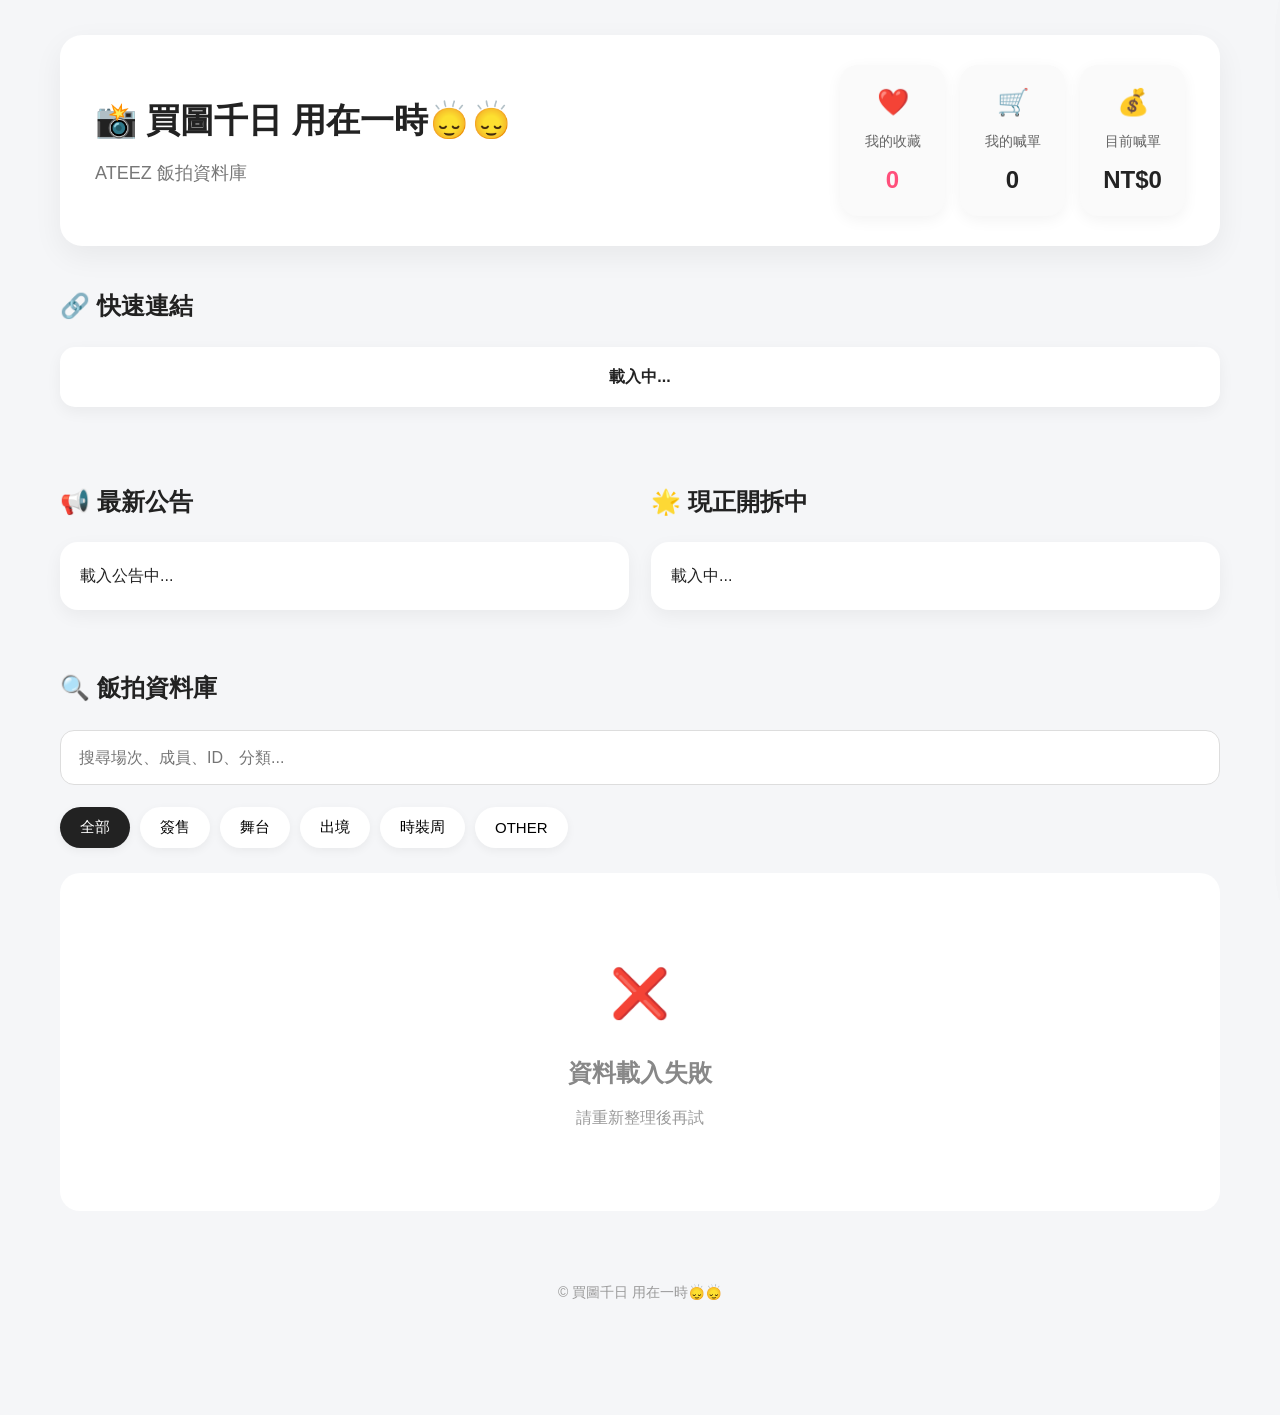
==== commit 20b53b07: "Update index.html" ====
--- a/index.html
+++ b/index.html
@@ -42,54 +42,86 @@
 
         </div>
 
-        <div class="hero-actions">
-
-            <div
-                id="favorite-open"
-                class="hero-card favorite-card">
-
-                <div class="icon">
-                    ❤️
-                </div>
-
-                <div class="label">
-                    我的收藏
-                </div>
-
-                <div
-                    id="favorite-count"
-                    class="count">
-
-                    0
-
-                </div>
-
-            </div>
-
-            <div
-                id="cart-open"
-                class="hero-card cart-card">
-
-                <div class="icon">
-                    🛒
-                </div>
-
-                <div class="label">
-                    我的喊單
-                </div>
-
-                <div
-                    id="cart-count"
-                    class="count">
-
-                    0
-
-                </div>
-
-            </div>
-
-        </div>
-
+      <div class="hero-actions">
+
+    <div
+        id="favorite-open"
+        class="hero-card favorite-card">
+
+        <div class="icon">
+
+            ❤️
+
+        </div>
+
+        <div class="label">
+
+            我的收藏
+
+        </div>
+
+        <div
+            id="favorite-count"
+            class="count">
+
+            0 筆
+
+        </div>
+
+    </div>
+
+    <div
+        id="cart-open"
+        class="hero-card cart-card">
+
+        <div class="icon">
+
+            🛒
+
+        </div>
+
+        <div class="label">
+
+            我的喊單
+
+        </div>
+
+        <div
+            id="cart-count"
+            class="count">
+
+            0 筆
+
+        </div>
+
+    </div>
+
+    <div
+        class="hero-card total-card">
+
+        <div class="icon">
+
+            💰
+
+        </div>
+
+        <div class="label">
+
+            目前喊單
+
+        </div>
+
+        <div
+            id="cart-money"
+            class="count">
+
+            NT$0
+
+        </div>
+
+    </div>
+
+</div>
     </header>
 
     <!-- =========================
--- a/style.css
+++ b/style.css
@@ -958,3 +958,18 @@
     background:transparent;
 
 }
+/* =========================
+   Overlay
+========================= */
+
+.overlay{
+    position:fixed;
+    inset:0;
+    background:rgba(0,0,0,.45);
+    display:none;
+    z-index:9990;
+}
+
+.overlay.show{
+    display:block;
+}
